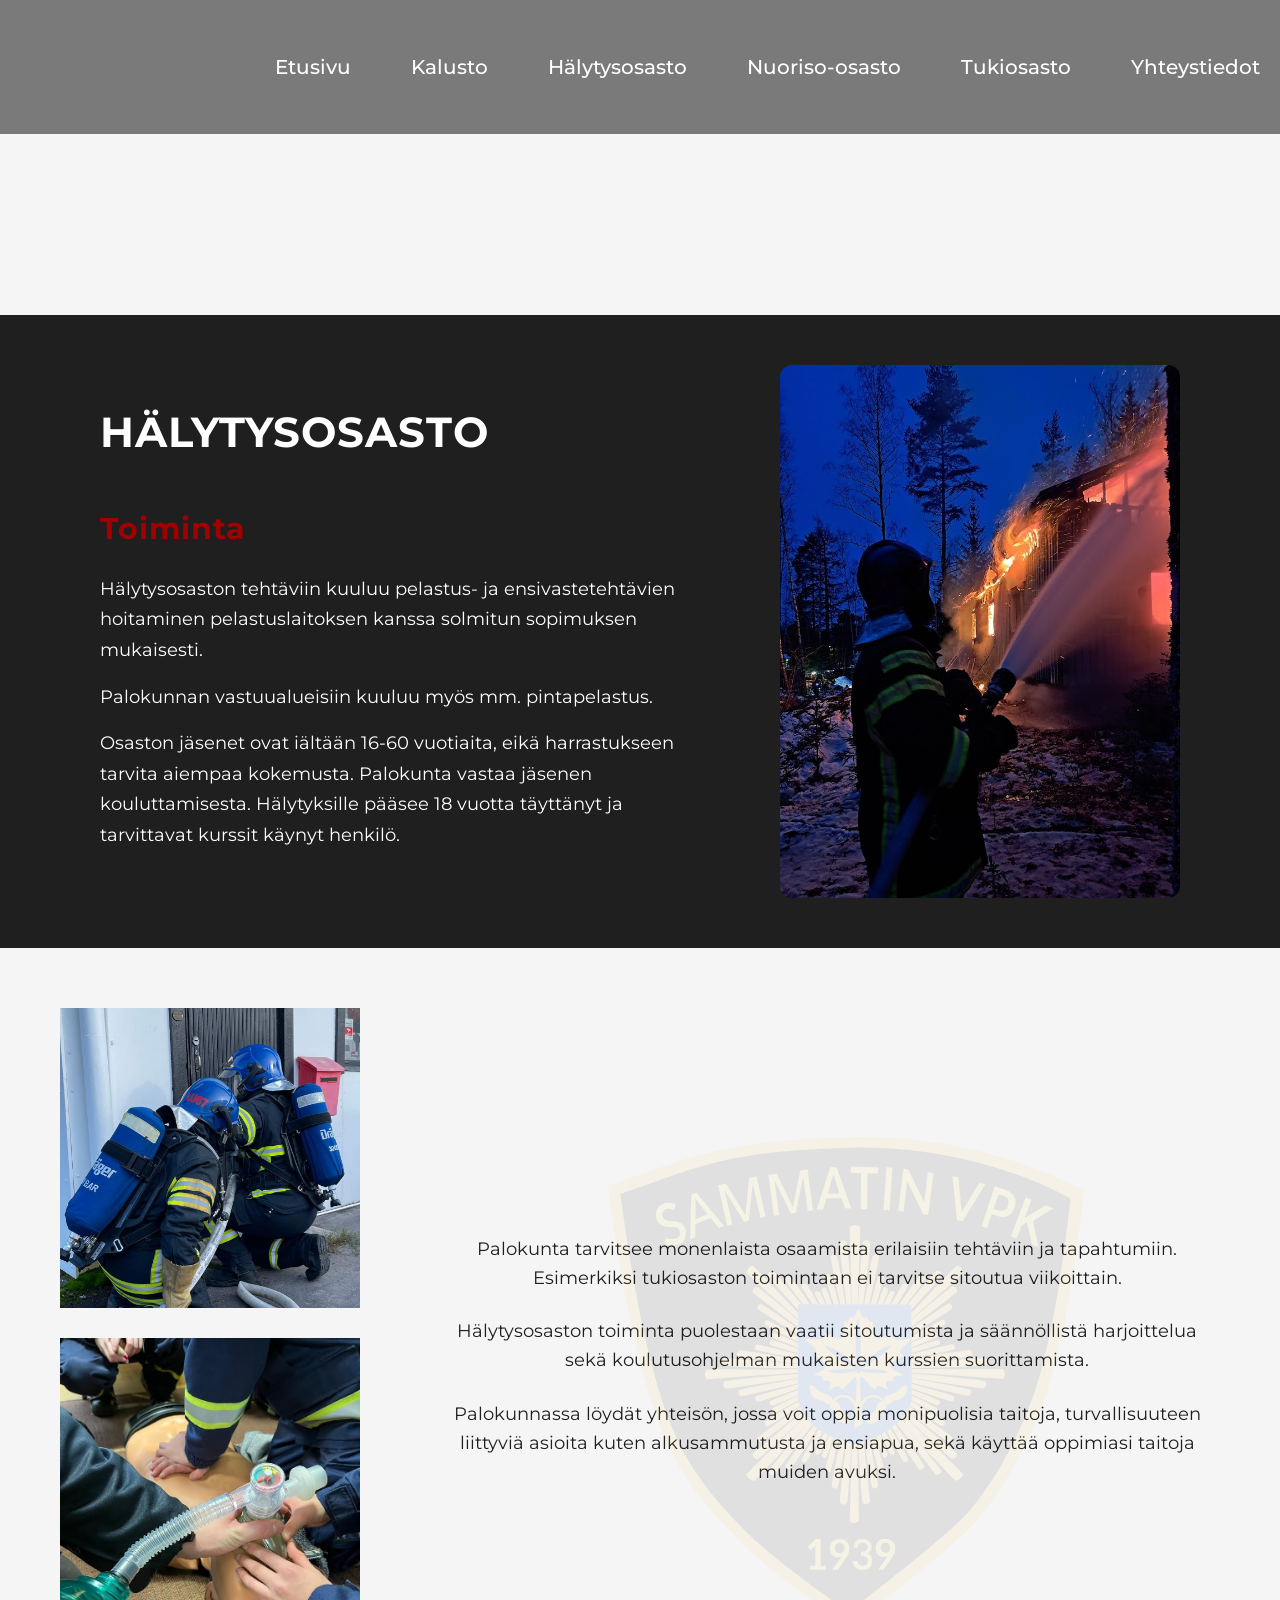
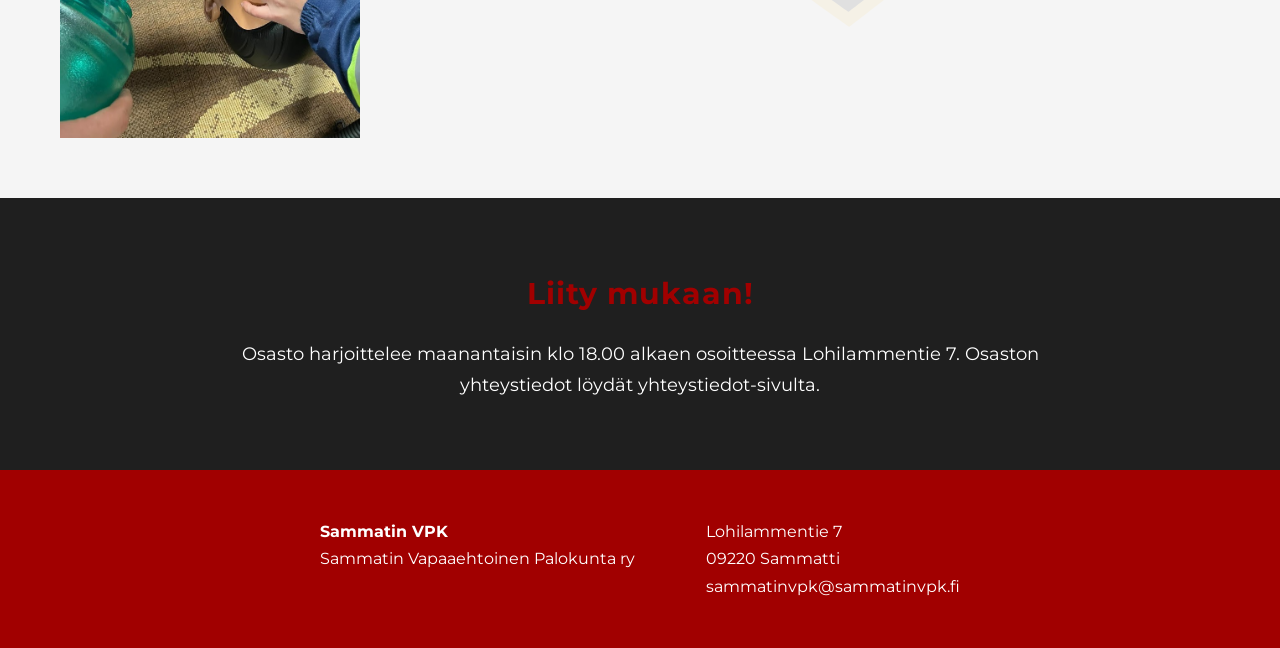
==== halytysosasto.html @ 8da81366 "2 new pages and visual fixes for the previous ones" ====
<!doctype html>
<html lang="fi">
  <head>
    <meta charset="UTF-8" />
    <meta name="viewport" content="width=device-width, initial-scale=1.0" />

    <title>Sammatin VPK</title>

    <link rel="stylesheet" href="style.css" />

    <link
      href="https://fonts.googleapis.com/css2?family=Montserrat:wght@400;600;700;800&display=swap"
      rel="stylesheet"
    />

    <!-- HERO -->
    <section class="hero2">
      <nav class="navbar">
        <ul class="nav-links">
          <li><a href="index.html">Etusivu</a></li>
          <li><a href="kalusto.html">Kalusto</a></li>
          <li><a href="halytysosasto.html">Hälytysosasto</a></li>
          <li><a href="nuoriso-osasto.html">Nuoriso-osasto</a></li>
          <li><a href="tukiosasto.html">Tukiosasto</a></li>
          <li><a href="yhteystiedot.html">Yhteystiedot</a></li>
        </ul>
      </nav>

      <div class="hero-content"></div>
    </section>
  </head>
  <body>
    <!-- MAIN -->
    <section class="osasto_intro">
      <div class="text">
        <h1>HÄLYTYSOSASTO</h1>

        <h2>Toiminta</h2>

        <p>
          Hälytysosaston tehtäviin kuuluu pelastus- ja ensivastetehtävien
          hoitaminen pelastuslaitoksen kanssa solmitun sopimuksen mukaisesti.
        </p>

        <p>Palokunnan vastuualueisiin kuuluu myös mm. pintapelastus.</p>

        <p>
          Osaston jäsenet ovat iältään 16-60 vuotiaita, eikä harrastukseen
          tarvita aiempaa kokemusta. Palokunta vastaa jäsenen kouluttamisesta.
          Hälytyksille pääsee 18 vuotta täyttänyt ja tarvittavat kurssit käynyt
          henkilö.
        </p>
      </div>

      <div class="image">
        <img
          src="img/talonpoltto2.jpeg"
          alt="Kuva palavaa taloa sammuttavasta vapaapalokuntalaisesta"
        />
      </div>
    </section>

    <section class="osasto_content">
      <div class="left">
        <img
          src="img/savusukellus.jpeg"
          alt="Kuva savusukellusharjoituksesta"
        />
        <img src="img/evy.jpeg" alt="Kuva elvytysharjoituksesta" />
      </div>

      <div class="right">
        <div class="shield"></div>

        <p>
          Palokunta tarvitsee monenlaista osaamista erilaisiin tehtäviin ja
          tapahtumiin. Esimerkiksi tukiosaston toimintaan ei tarvitse sitoutua
          viikoittain.
        </p>

        <p>
          Hälytysosaston toiminta puolestaan vaatii sitoutumista ja säännöllistä
          harjoittelua sekä koulutusohjelman mukaisten kurssien suorittamista.
        </p>

        <p>
          Palokunnassa löydät yhteisön, jossa voit oppia monipuolisia taitoja,
          turvallisuuteen liittyviä asioita kuten alkusammutusta ja ensiapua,
          sekä käyttää oppimiasi taitoja muiden avuksi.
        </p>
      </div>
    </section>

    <section class="join">
      <h2>Liity mukaan!</h2>

      <p>
        Osasto harjoittelee maanantaisin klo 18.00 alkaen osoitteessa
        Lohilammentie 7. Osaston yhteystiedot löydät yhteystiedot-sivulta.
      </p>
    </section>
    <!-- FOOTER -->
    <footer class="footer">
      <div>
        <strong>Sammatin VPK</strong><br />
        Sammatin Vapaaehtoinen Palokunta ry
      </div>

      <div>
        Lohilammentie 7<br />
        09220 Sammatti<br />
        sammatinvpk@sammatinvpk.fi
      </div>
    </footer>
  </body>
</html>
---- style.css ----
* {
  margin: 0;
  padding: 0;
  box-sizing: border-box;
}

:root {

  --red: #a10000;
  --dark: #1f1f1f;
  --light: #f5f5f5;
  --white: #ffffff;

  --max-width: 1200px;
}

body {
  font-family: 'Montserrat', sans-serif;
  background: var(--light);
  color: var(--dark);
  line-height: 1.7;
}

/* HERO */

.hero {

  background:
    linear-gradient(rgba(0,0,0,0.20), rgba(0,0,0,0.20)),
    url("img/asema.jpg");

  background-size: cover;
  background-position: center 75%;

  display: flex;
  flex-direction: column;
}

.hero2 {
  min-height: 35vh;
  background:
    url("img/upperbanner.jpg");

  background-size: cover;
  background-position: center 75%;

  display: flex;
  flex-direction: column;
  
}

.hero2 .hero-content {
  padding: 2.5rem 1rem 1rem;
}

/* NAVBAR */

.navbar {
  width: 100%;
  max-width: none;

  margin: 0;
  padding: 50px 20px;
  background-color: rgba(0,0,0,0.50);

  display: flex;
  justify-content: space-between;
  align-items: center;
}

.nav-links {
  display: flex;
  gap: 60px;
  margin-left: auto;
  list-style: none;
  font-size: 20px;
}

.nav-links a {
  text-decoration: none;
  color: var(--white);
  font-weight: 500;
  transition: 0.3s;
}

.nav-links a:hover {
  color: var(--red);
}

/* HERO CONTENT */

.hero-content {
  flex: 1;
  width: 100%;
  max-width: none;
  margin: auto 0 0;
  padding: 10rem 1rem 1rem;
  display: flex;
  justify-content: flex-start;
  align-items: center;
  gap: 1rem;
}

.hero-logo {
  width: clamp(10rem, 20vw, 16rem);
}

.hero-content h1 {
  color: var(--white);

  font-size: clamp(2rem, 10vw, 4.8rem);

  font-weight: 600;
  line-height: 1;
  white-space: nowrap;
}

.hero-content p {
  color: var(--white);
  margin-top: 2rem;
  font-size: clamp(1.25rem, 2.5vw, 1.375rem);
}

/* MAIN CONTENT */

.main-content {
  padding: 5rem 2rem;
}

.intro {
  max-width: none;
  margin: auto;
  padding: 1rem 7rem 0.8rem;
  position: relative;
  overflow: visible;
}

.intro h2 {
  color: var(--red);
  margin-bottom: 5rem;
  font-size: clamp(1rem, 4vw, 2.5rem);
  font-weight: 700;
}

.intro-grid {
  display: grid;
  grid-template-columns: 3fr 2fr;
  gap: 3rem;
  align-items: center;
}

/* Background logo behind intro text */
.intro::before {
  content: "";
  position: absolute;
  left: 2%;
  top: 60%;
  transform: translateY(-50%);
  width: 100%;
  height: 160%;
  background-image: url("svpk_logo.svg");
  background-repeat: no-repeat;
  background-position: left center;
  background-size: contain;
  opacity: 0.10;
  pointer-events: none;
}
/*FRONTPAGE INTRO*/
.intro > * {
  position: relative;
  z-index: 1;
}

.intro-text p {
  margin-bottom: 2rem;

  font-size: clamp(1rem, 2.5vw, 1.15rem);
}

.intro-facebook {
  width: 100%;
  min-height: 400px;
  border-radius: 16px;
  overflow: hidden;
  box-shadow: 0 10px 30px rgba(0,0,0,0.2);
}
/*FACEBOOK EMBED*/
.facebook-embed {
  width: 100%;
  height: 100%;
  min-height: 400px;
}

.facebook-embed iframe {
  width: 100%;
  height: 100%;
}

/*KALUSTO INTRO*/
.kalusto_intro{
    background:var(--dark);
    color:var(--white);
    padding:50px 20px;
    text-align:center;
}

.kalusto_intro h1{
    color: var(--red);
    font-size:42px;
    margin-bottom:35px;
    letter-spacing:1px;
}

.kalusto_intro p{
    max-width:900px;
    margin:auto;
    line-height:1.7;
    font-size:18px;
}

/* VEHICLES */
.vehicle-list{
    max-width:1000px;
    margin:auto;
    position:relative;
    z-index:1;
}

.vehicle{
    display:flex;
    align-items:center;
    gap:40px;
    margin-top:60px;
    margin-bottom:60px;
}

.vehicle img{
    width:420px;
    max-width:100%;
    border-radius:4px;
    display:block;
}

.vehicle-info{
    flex:1;
}

.vehicle-info h3{
    font-size:28px;
    margin-bottom:10px;
    color:var(--dark);
}

.vehicle-info p{
    font-size:18px;
    line-height:1.7;
}

/* OSASTO INTRO */
.osasto_intro{
    background:var(--dark);
    color:var(--white);
    padding:50px 100px;
    display:flex;
    align-items:center;
    gap:60px;
    text-align:left;
}

.osasto_intro .image img{
    max-width:400px;
    display:block;
    margin-left:auto;
    border-radius:12px;
}

.osasto_intro h1{
    color:var(--white);
    font-size:42px;
    margin-bottom:35px;
    letter-spacing:1px;
}
.osasto_intro h2{
    color:var(--red);
    font-size:30px;
    margin-bottom:20px;
    letter-spacing:1px;
}

.osasto_intro p{
    max-width:900px;
    margin:0 0 16px;
    line-height:1.7;
    font-size:18px;
}

/* OSASTO CONTENT */
.osasto_content{
    display:grid;
    grid-template-columns:8fr 20fr;
    padding:60px;
    gap:60px;
    color:var(--dark);
}

.left{
    display:flex;
    flex-direction:column;
    gap:30px;
}

.left img{
    max-width:300px;
    max-height:100%;
}

.right{
    position:relative;
    display:flex;
    flex-direction:column;
    justify-content:center;
}

.right p{
    font-size:18px;
    text-align:center;
    line-height:1.6;
    margin-bottom:25px;
}

.shield{
    position:absolute;
    inset:0;
    background:url("svpk_logo.svg") center no-repeat;
    background-size: 100% ;
    opacity:.08;
    pointer-events:none;
}

/* JOIN */

.join{
    background:var(--dark);
    color:var(--white);
    text-align:center;
    padding:70px 20px;
}

.join h2{
    color:var(--red);
    font-size:30px;
    margin-bottom:20px;
    letter-spacing:1px;
}

.join p{
    max-width:900px;
    margin:auto;
    font-size:18px;
}

/* FOOTER */

.footer {
  background: var(--red);

  color: var(--white);

  padding: 3rem 20rem;

  display: flex;
  justify-content: space-between;
  gap: 3rem;
  font-size: 1rem;

  flex-wrap: wrap;
}

/* TABLET */

@media (max-width: 900px) {

  .halytysosasto_intro {
    flex-direction: column;
    text-align: center;
  }

  .halytysosasto_intro .image img {
    margin: 0 auto;
  }

  .intro-grid {
    grid-template-columns: 1fr;
  }

  .hero-content {
    flex-direction: column;
    justify-content: center;
    text-align: center;
  }

  .hero-content h1 {
    white-space: normal;
  }

  .nav-links {
    gap: 1rem;
    flex-wrap: wrap;
    justify-content: center;
  }

  .navbar {
    flex-direction: column;
    gap: 1rem;
  }

  .vehicle{
        flex-direction:column;
        align-items:flex-start;
    }

    .vehicle img{
        width:100%;
    }

    .vehicle-info h3{
        font-size:24px;
    }

    .watermark{
        font-size:180px;
    }

}

/* MOBILE */

@media (max-width: 600px) {

  .hero {
    min-height: 85vh;
  }

  .navbar {
    padding: 1rem;
  }

  .nav-links {
    flex-direction: column;
    align-items: center;
  }

  .hero-content {
    padding: 1rem;
  }

  .main-content {
    padding: 3rem 1rem;
  }

.vehicle{
        flex-direction:column;
        align-items:flex-start;
    }

    .vehicle img{
        width:100%;
    }

    .vehicle-info h3{
        font-size:24px;
    }

    .watermark{
        font-size:180px;
    }

  .footer {
    flex-direction: column;
    text-align: center;
  }
}
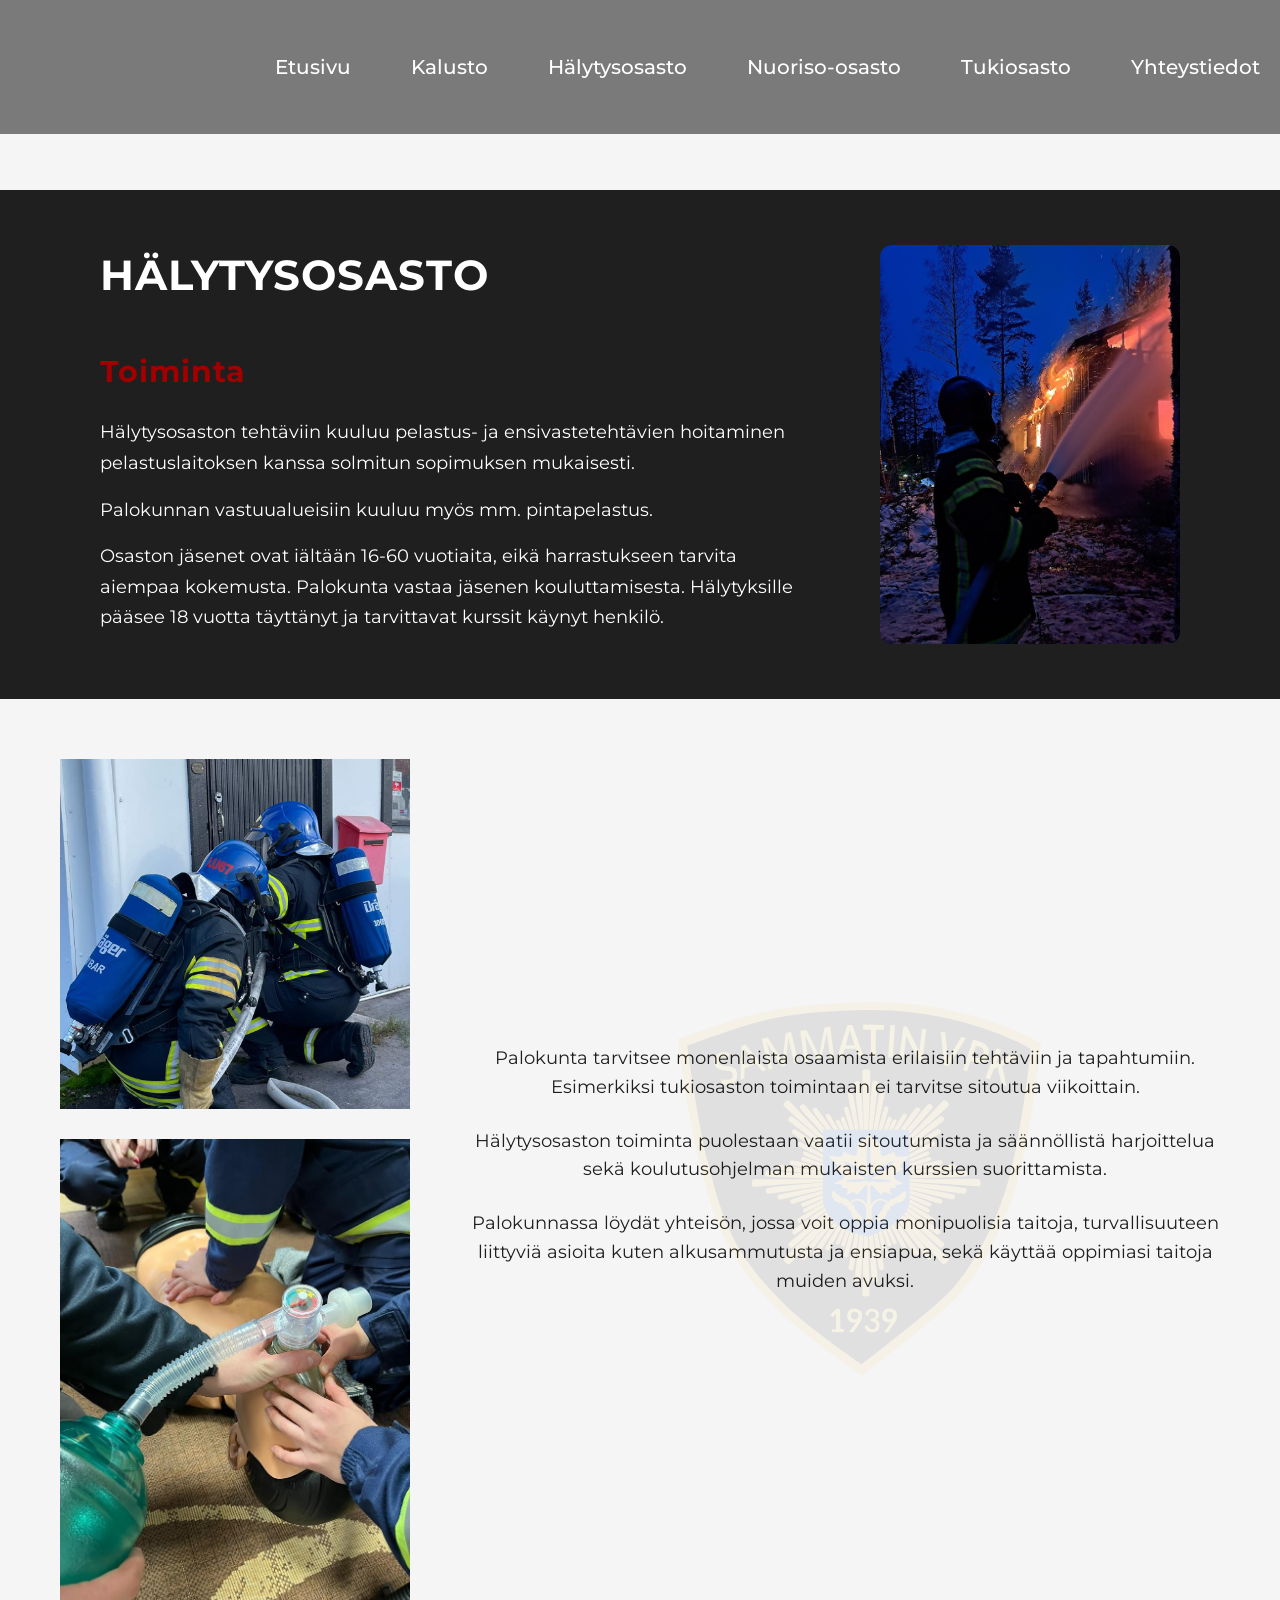
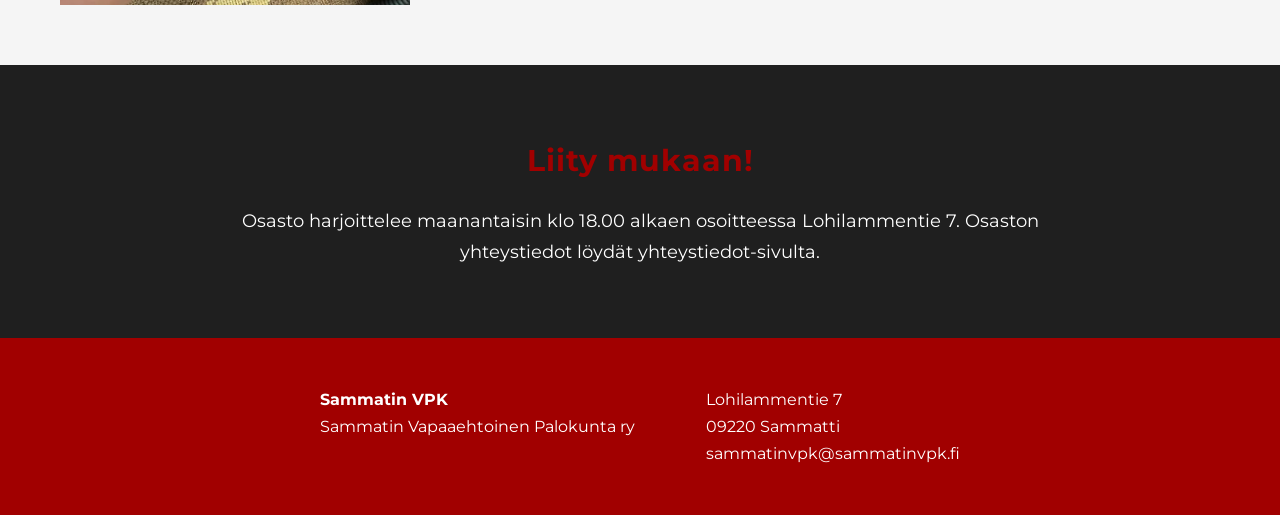
==== commit 1f29afc4: "updates to visuals and created tukiosasto" ====
--- a/halytysosasto.html
+++ b/halytysosasto.html
@@ -4,7 +4,7 @@
     <meta charset="UTF-8" />
     <meta name="viewport" content="width=device-width, initial-scale=1.0" />
 
-    <title>Sammatin VPK</title>
+    <title>Sammatin VPK - Hälytysosasto</title>
 
     <link rel="stylesheet" href="style.css" />
 
@@ -31,7 +31,7 @@
   </head>
   <body>
     <!-- MAIN -->
-    <section class="osasto_intro">
+    <section class="halytysosasto_intro">
       <div class="text">
         <h1>HÄLYTYSOSASTO</h1>
 
@@ -60,7 +60,7 @@
       </div>
     </section>
 
-    <section class="osasto_content">
+    <section class="halytysosasto_content">
       <div class="left">
         <img
           src="img/savusukellus.jpeg"
@@ -70,7 +70,7 @@
       </div>
 
       <div class="right">
-        <div class="shield"></div>
+        <div class="vaakuna"></div>
 
         <p>
           Palokunta tarvitsee monenlaista osaamista erilaisiin tehtäviin ja
@@ -99,6 +99,7 @@
         Lohilammentie 7. Osaston yhteystiedot löydät yhteystiedot-sivulta.
       </p>
     </section>
+
     <!-- FOOTER -->
     <footer class="footer">
       <div>
--- a/style.css
+++ b/style.css
@@ -37,7 +37,7 @@
 }
 
 .hero2 {
-  min-height: 35vh;
+  min-height: 17vh;
   background:
     url("img/upperbanner.jpg");
 
@@ -256,8 +256,8 @@
     line-height:1.7;
 }
 
-/* OSASTO INTRO */
-.osasto_intro{
+/* HALYTYSOSASTO INTRO */
+.halytysosasto_intro{
     background:var(--dark);
     color:var(--white);
     padding:50px 100px;
@@ -267,37 +267,37 @@
     text-align:left;
 }
 
-.osasto_intro .image img{
-    max-width:400px;
+.halytysosasto_intro .image img{
+    max-width:300px;
     display:block;
     margin-left:auto;
     border-radius:12px;
 }
 
-.osasto_intro h1{
+.halytysosasto_intro h1{
     color:var(--white);
     font-size:42px;
     margin-bottom:35px;
     letter-spacing:1px;
 }
-.osasto_intro h2{
+.halytysosasto_intro h2{
     color:var(--red);
     font-size:30px;
     margin-bottom:20px;
     letter-spacing:1px;
 }
 
-.osasto_intro p{
+.halytysosasto_intro p{
     max-width:900px;
     margin:0 0 16px;
     line-height:1.7;
     font-size:18px;
 }
 
-/* OSASTO CONTENT */
-.osasto_content{
+/* HALYTYSOSASTO CONTENT */
+.halytysosasto_content{
     display:grid;
-    grid-template-columns:8fr 20fr;
+    grid-template-columns:2fr 6fr;
     padding:60px;
     gap:60px;
     color:var(--dark);
@@ -310,7 +310,7 @@
 }
 
 .left img{
-    max-width:300px;
+    max-width:350px;
     max-height:100%;
 }
 
@@ -328,13 +328,131 @@
     margin-bottom:25px;
 }
 
-.shield{
+.vaakuna{
     position:absolute;
     inset:0;
     background:url("svpk_logo.svg") center no-repeat;
-    background-size: 100% ;
+    background-size: 80% ;
     opacity:.08;
     pointer-events:none;
+}
+
+/* NUORISO-OSASTO INTRO */
+.nuorisoosasto_intro{
+    background:var(--light);
+    color:var(--dark);
+    padding:50px 100px;
+    display:flex;
+    align-items:center;
+    gap:60px;
+    text-align:left;
+}
+
+.nuorisoosasto_intro .image img{
+    max-width:300px;
+    display:block;
+    margin-left:auto;
+    border-radius:12px;
+}
+
+.nuorisoosasto_intro h1{
+    color:var(--dark);
+    font-size:42px;
+    margin-bottom:35px;
+    letter-spacing:1px;
+}
+
+.nuorisoosasto_intro h2{
+    color:var(--red);
+    font-size:30px;
+    margin-bottom:20px;
+    letter-spacing:1px;
+}
+
+.nuorisoosasto_intro p{
+    max-width:700px;
+    margin:0 0 16px;
+    line-height:1.7;
+    font-size:18px;
+}
+
+/* NUORISO-OSASTO CONTENT */
+.nuorisoosasto_content{
+    background:var(--dark);
+    display:grid;
+    grid-template-columns:10fr 20fr;
+    padding:60px;
+    gap:60px;
+    color:var(--white);
+}
+
+.nos_left{
+    display:flex;
+    flex-direction:column;
+    gap:30px;
+}
+
+.nos_left img{
+    max-width:600px;
+    max-height:100%;
+}
+
+.nos_right{
+    position:relative;
+    display:flex;
+    flex-direction:column;
+    justify-content:center;
+}
+
+.nos_right h2{
+    color:var(--red);
+    font-size:30px;
+    margin-bottom:20px;
+    letter-spacing:1px;
+}
+
+.nos_right p{
+    font-size:18px;
+    text-align:center;
+    line-height:1.6;
+    margin-bottom:25px;
+}
+
+/* TUKIOSASTO INTRO */
+.tukiosasto_intro{
+    background:var(--dark);
+    color:var(--white);
+    padding:50px 20px;
+    text-align:center;
+}
+
+.tukiosasto_intro h1{
+    color:var(--white);
+    font-size:42px;
+    margin-bottom:35px;
+    letter-spacing:1px;
+}
+.tukiosasto_intro h2{
+    color:var(--red);
+    font-size:30px;
+    margin-bottom:20px;
+    letter-spacing:1px;
+}
+
+.tukiosasto_intro p{
+    background:var(--dark);
+    color:var(--white);
+    font-size:18px;
+    padding:50px 20px;
+    text-align:center;
+}
+
+/* TUKIOSASTO CONTENT */
+.tukiosasto_content{
+    grid-template-columns:2fr 6fr;
+    padding:60px;
+    gap:60px;
+    color:var(--dark);
 }
 
 /* JOIN */
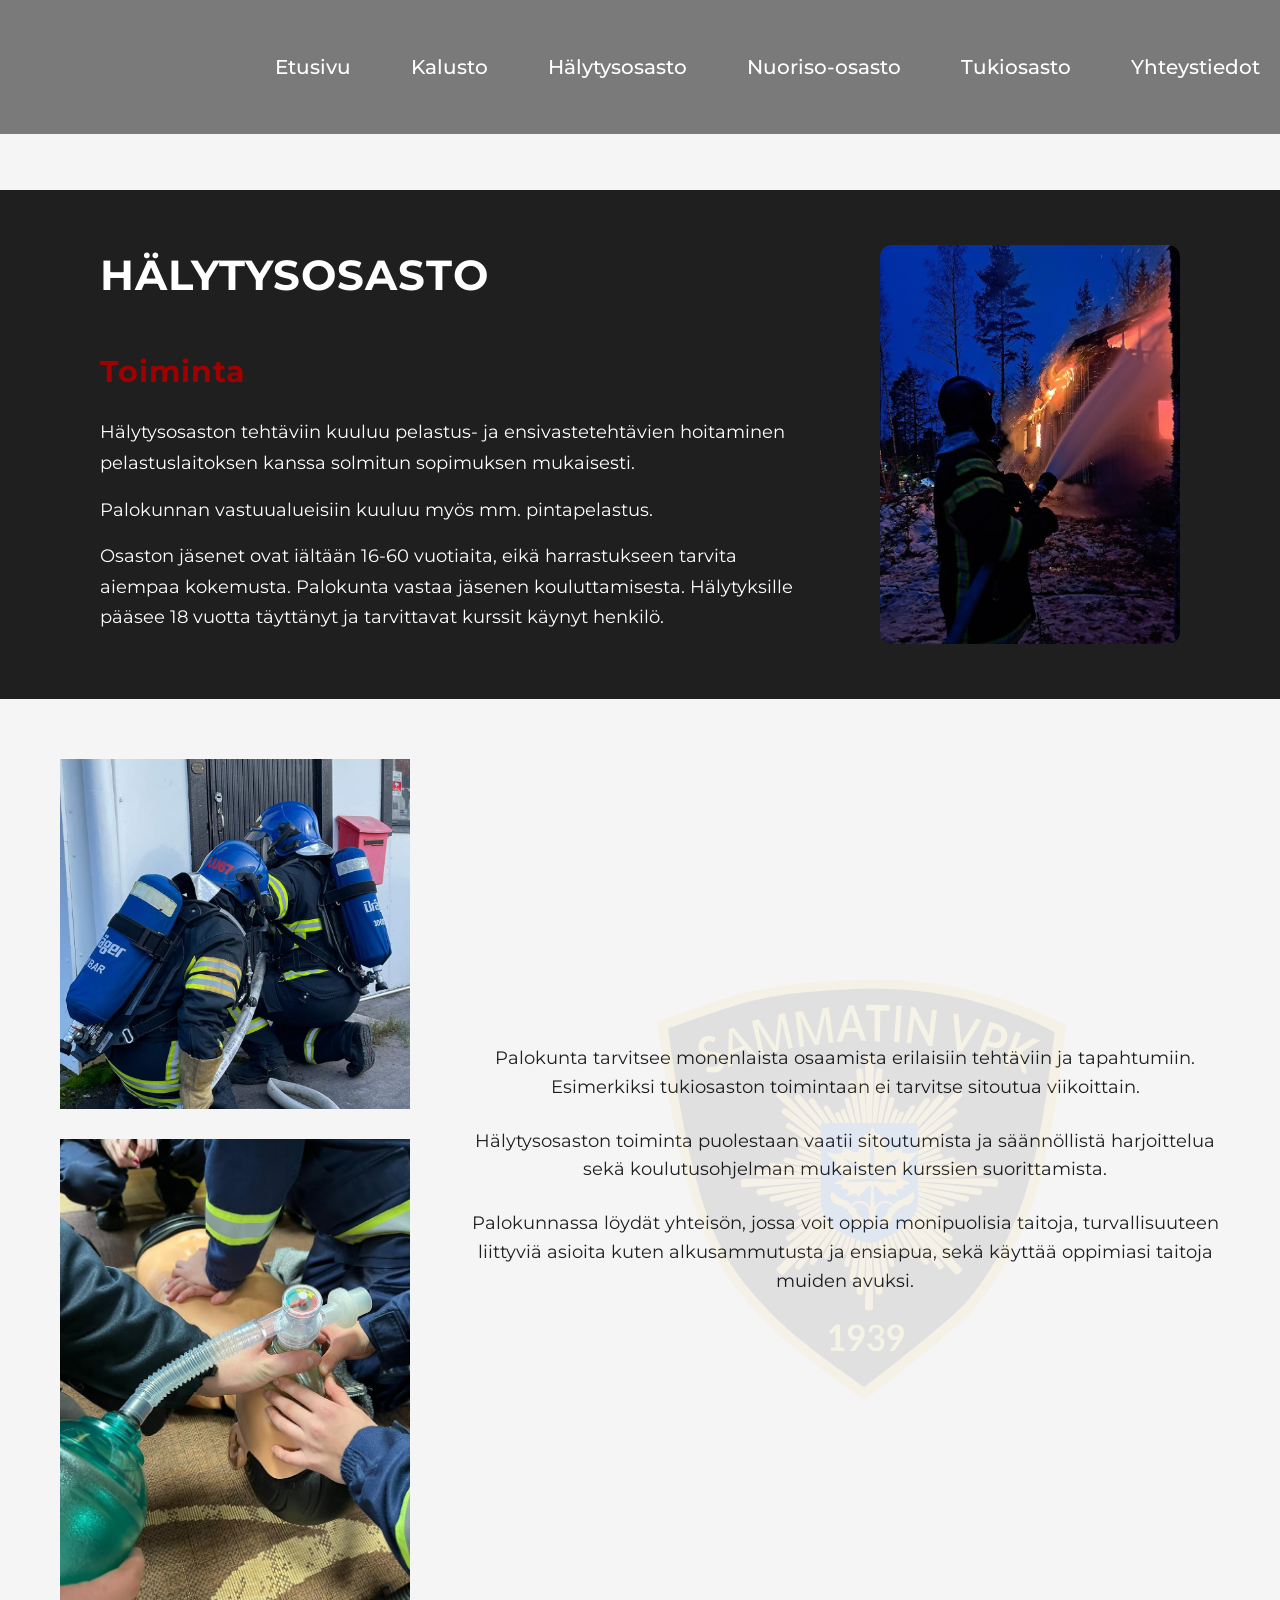
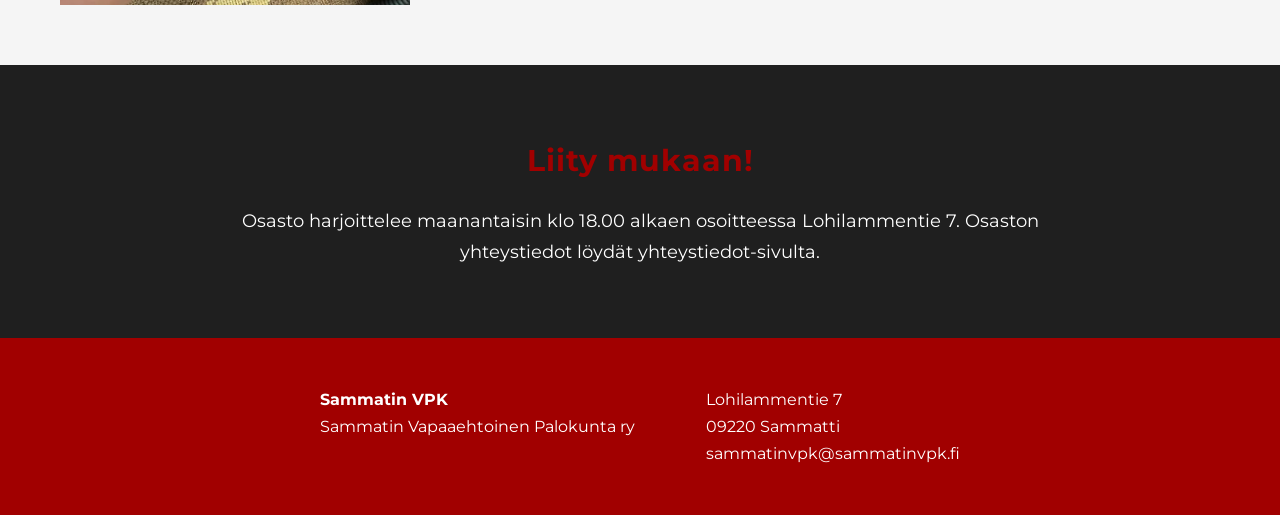
==== commit 999b60cd: "Fixes for visuals and added yhteystiedot" ====
--- a/halytysosasto.html
+++ b/halytysosasto.html
@@ -34,7 +34,6 @@
     <section class="halytysosasto_intro">
       <div class="text">
         <h1>HÄLYTYSOSASTO</h1>
-
         <h2>Toiminta</h2>
 
         <p>
--- a/style.css
+++ b/style.css
@@ -34,10 +34,11 @@
 
   display: flex;
   flex-direction: column;
+  
 }
 
 .hero2 {
-  min-height: 17vh;
+  min-height: 19vh;
   background:
     url("img/upperbanner.jpg");
 
@@ -46,7 +47,6 @@
 
   display: flex;
   flex-direction: column;
-  
 }
 
 .hero2 .hero-content {
@@ -66,6 +66,9 @@
   display: flex;
   justify-content: space-between;
   align-items: center;
+  position: sticky;
+  top: 0;
+  z-index: 999;
 }
 
 .nav-links {
@@ -99,6 +102,7 @@
   justify-content: flex-start;
   align-items: center;
   gap: 1rem;
+  position: sticky;
 }
 
 .hero-logo {
@@ -332,9 +336,41 @@
     position:absolute;
     inset:0;
     background:url("svpk_logo.svg") center no-repeat;
-    background-size: 80% ;
+    background-size: 90% ;
     opacity:.08;
     pointer-events:none;
+}
+
+.tukiosasto_vaakuna{
+    position:absolute;
+    inset: 0;
+    background:url("svpk_logo.svg") center no-repeat;
+    background-size: 55% ;
+    opacity:.08;
+    pointer-events:none;
+    margin-top: 18rem;
+}
+
+/* JOIN */
+
+.join{
+    background:var(--dark);
+    color:var(--white);
+    text-align:center;
+    padding:70px 20px;
+}
+
+.join h2{
+    color:var(--red);
+    font-size:30px;
+    margin-bottom:20px;
+    letter-spacing:1px;
+}
+
+.join p{
+    max-width:900px;
+    margin:auto;
+    font-size:18px;
 }
 
 /* NUORISO-OSASTO INTRO */
@@ -422,8 +458,18 @@
 .tukiosasto_intro{
     background:var(--dark);
     color:var(--white);
-    padding:50px 20px;
-    text-align:center;
+    padding:50px 100px;
+    display:flex;
+    align-items:center;
+    gap:60px;
+    text-align:left;
+}
+
+.tukiosasto_intro .image img{
+    max-width:300px;
+    display:block;
+    margin-left:auto;
+    border-radius:12px;
 }
 
 .tukiosasto_intro h1{
@@ -432,6 +478,7 @@
     margin-bottom:35px;
     letter-spacing:1px;
 }
+
 .tukiosasto_intro h2{
     color:var(--red);
     font-size:30px;
@@ -440,11 +487,10 @@
 }
 
 .tukiosasto_intro p{
-    background:var(--dark);
-    color:var(--white);
-    font-size:18px;
-    padding:50px 20px;
-    text-align:center;
+    max-width:700px;
+    margin:0 0 16px;
+    line-height:1.7;
+    font-size:18px;
 }
 
 /* TUKIOSASTO CONTENT */
@@ -453,27 +499,86 @@
     padding:60px;
     gap:60px;
     color:var(--dark);
-}
-
-/* JOIN */
-
-.join{
-    background:var(--dark);
-    color:var(--white);
     text-align:center;
-    padding:70px 20px;
-}
-
-.join h2{
+}
+
+.tukiosasto_content h2{
     color:var(--red);
     font-size:30px;
     margin-bottom:20px;
     letter-spacing:1px;
 }
 
-.join p{
-    max-width:900px;
+.tukiosasto_content p{
+    font-size:18px;
+    text-align:center;
+    line-height:1.6;
+    margin-bottom: 20px;
+}
+
+/* YHTEYSTIEDOT */
+
+.contact{
+    max-width:1100px;
     margin:auto;
+    padding:70px 30px;
+}
+
+.contact h1{
+    margin-bottom:40px;
+    font-size:42px;
+}
+
+.contact-grid{
+    display:grid;
+    grid-template-columns:1fr 1fr;
+    gap:60px;
+}
+
+.contact_left h2{
+    color: var(--red);
+    margin-bottom:20px;
+    font-size:30px;
+}
+
+.contact_left p{
+    margin:15px 0;
+    line-height:1.6;
+}
+
+.map iframe{
+    height:350px;
+    width:100%;
+    background:var(--white);
+    border-radius:8px;
+    display:flex;
+    justify-content:center;
+    align-items:center;
+    font-size:22px;
+}
+
+.members{
+    background:#19211c;
+    color:white;
+    padding:70px 30px;
+}
+
+.members-container{
+    max-width:1000px;
+    margin:auto;
+}
+
+.person{
+    margin-bottom:30px;
+}
+
+.person h3{
+    color:var(--red);
+    margin-bottom:10px;
+}
+
+.account{
+    margin-top:50px;
     font-size:18px;
 }
 
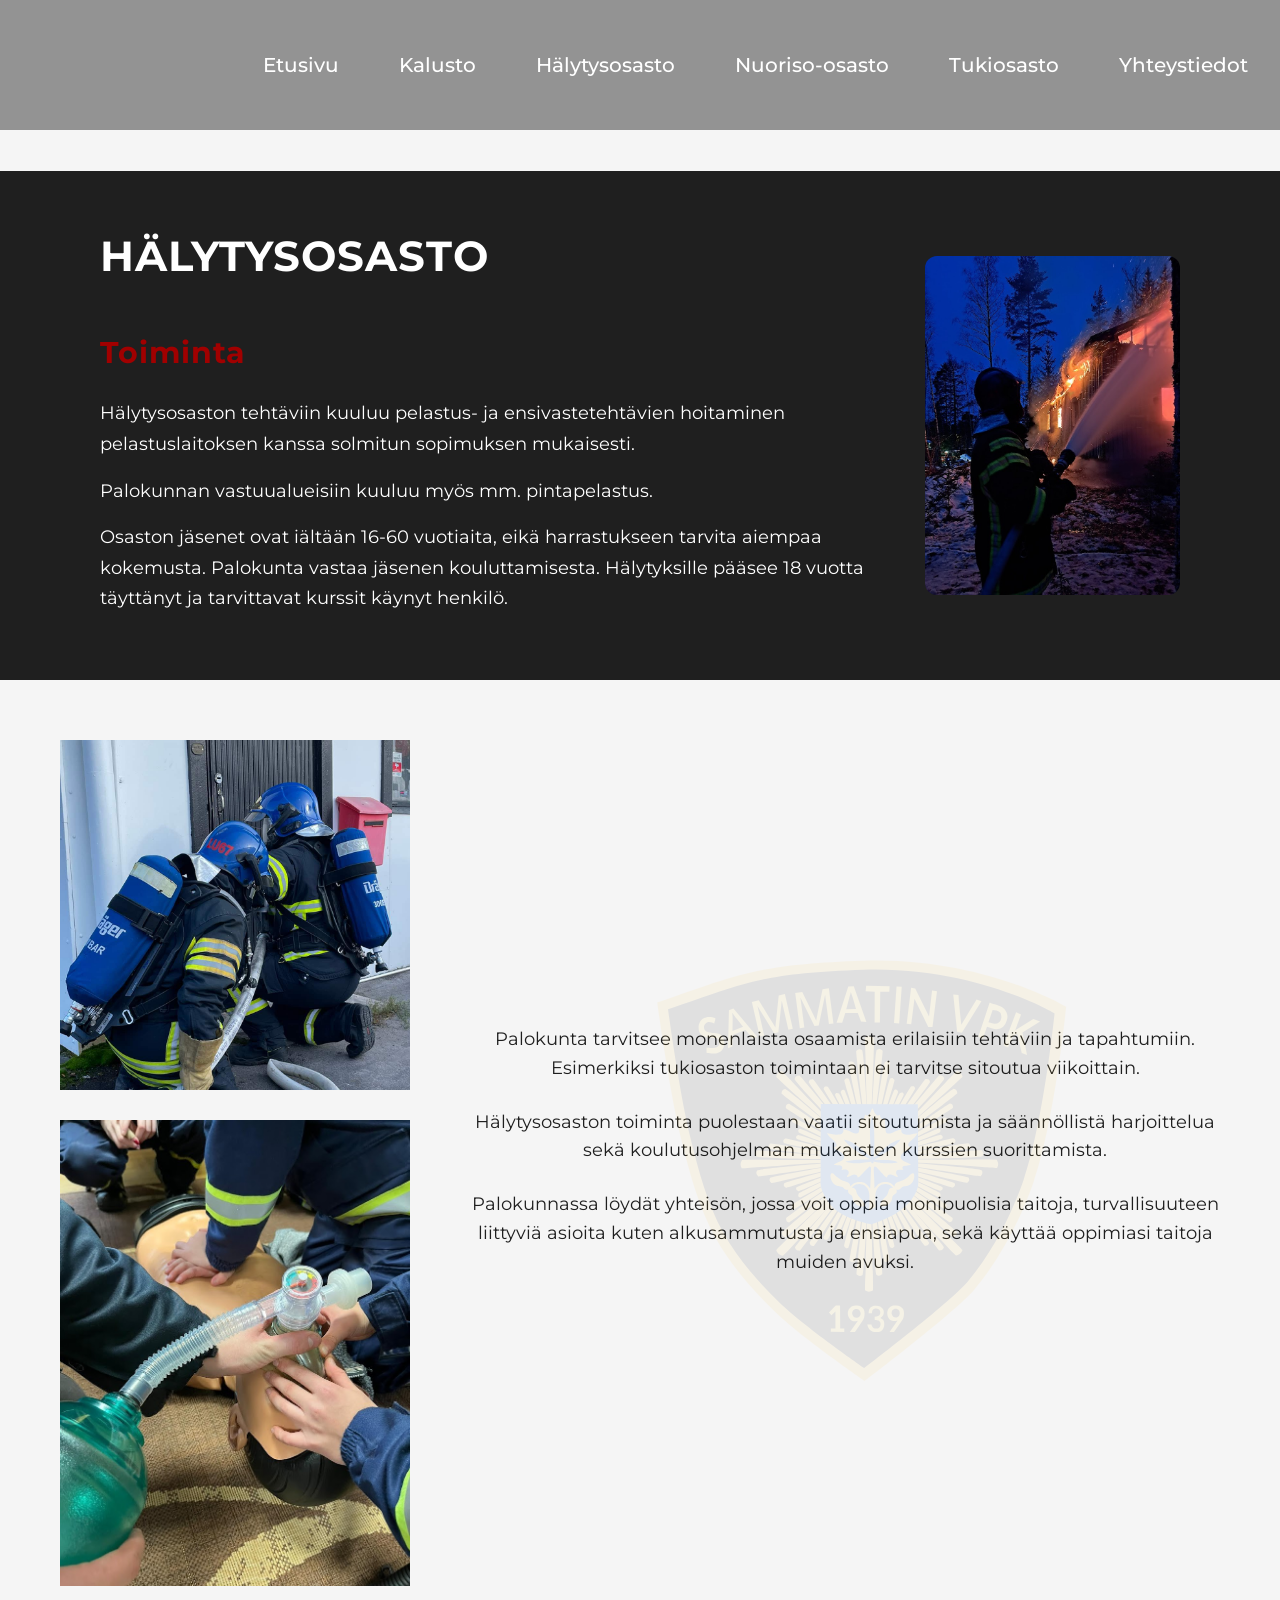
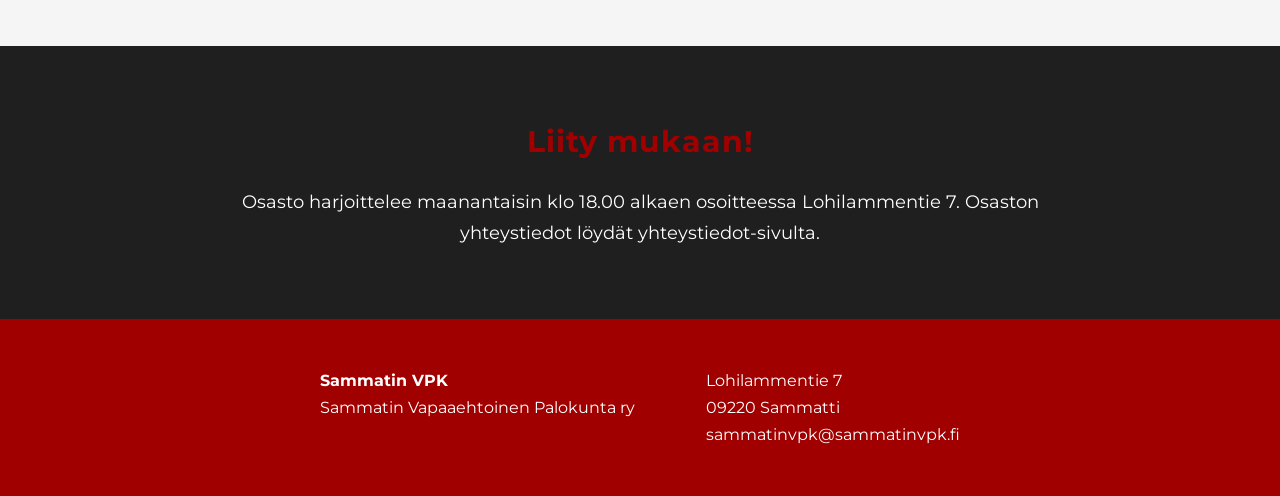
==== commit f27c17f4: "fixed facebook widget and made the page more responsive (added a .js file)" ====
--- a/halytysosasto.html
+++ b/halytysosasto.html
@@ -12,11 +12,20 @@
       href="https://fonts.googleapis.com/css2?family=Montserrat:wght@400;600;700;800&display=swap"
       rel="stylesheet"
     />
-
+  </head>
+  <body>
     <!-- HERO -->
     <section class="hero2">
       <nav class="navbar">
-        <ul class="nav-links">
+        <button
+          class="nav-toggle"
+          aria-label="Avaa valikko"
+          aria-expanded="false"
+          aria-controls="primary-navigation"
+        >
+          <span></span>
+        </button>
+        <ul id="primary-navigation" class="nav-links">
           <li><a href="index.html">Etusivu</a></li>
           <li><a href="kalusto.html">Kalusto</a></li>
           <li><a href="halytysosasto.html">Hälytysosasto</a></li>
@@ -28,8 +37,6 @@
 
       <div class="hero-content"></div>
     </section>
-  </head>
-  <body>
     <!-- MAIN -->
     <section class="halytysosasto_intro">
       <div class="text">
@@ -112,5 +119,6 @@
         sammatinvpk@sammatinvpk.fi
       </div>
     </footer>
+    <script src="main.js"></script>
   </body>
 </html>
--- a/style.css
+++ b/style.css
@@ -12,6 +12,11 @@
   --white: #ffffff;
 
   --max-width: 1200px;
+}
+
+html,
+body {
+  min-height: 100%;
 }
 
 body {
@@ -21,36 +26,14 @@
   line-height: 1.7;
 }
 
-/* HERO */
-
-.hero {
-
-  background:
-    linear-gradient(rgba(0,0,0,0.20), rgba(0,0,0,0.20)),
-    url("img/asema.jpg");
-
-  background-size: cover;
-  background-position: center 75%;
-
+.index-page {
   display: flex;
   flex-direction: column;
-  
-}
-
-.hero2 {
-  min-height: 19vh;
-  background:
-    url("img/upperbanner.jpg");
-
-  background-size: cover;
-  background-position: center 75%;
-
-  display: flex;
-  flex-direction: column;
-}
-
-.hero2 .hero-content {
-  padding: 2.5rem 1rem 1rem;
+  min-height: 100vh;
+}
+
+.index-page main {
+  flex: 1;
 }
 
 /* NAVBAR */
@@ -58,17 +41,67 @@
 .navbar {
   width: 100%;
   max-width: none;
-
   margin: 0;
-  padding: 50px 20px;
-  background-color: rgba(0,0,0,0.50);
-
+  padding: 3rem 2rem;
+  background-color: rgba(0,0,0,0.40);
   display: flex;
   justify-content: space-between;
   align-items: center;
-  position: sticky;
+  gap: 1rem;
+  position: fixed;
   top: 0;
+  left: 0;
   z-index: 999;
+}
+
+.nav-toggle {
+  display: none;
+  border: none;
+  background: transparent;
+  cursor: pointer;
+  width: 2.4rem;
+  height: 2.4rem;
+  position: relative;
+}
+
+.nav-toggle span,
+.nav-toggle span::before,
+.nav-toggle span::after {
+  display: block;
+  width: 100%;
+  height: 3px;
+  background: var(--white);
+  border-radius: 999px;
+  position: absolute;
+  left: 0;
+  transition: transform 0.3s ease, opacity 0.3s ease;
+}
+
+.nav-toggle span {
+  top: 50%;
+  transform: translateY(-50%);
+}
+
+.nav-toggle span::before {
+  content: "";
+  top: -8px;
+}
+
+.nav-toggle span::after {
+  content: "";
+  top: 8px;
+}
+
+.nav-toggle.open span {
+  background: transparent;
+}
+
+.nav-toggle.open span::before {
+  transform: translateY(8px) rotate(45deg);
+}
+
+.nav-toggle.open span::after {
+  transform: translateY(-8px) rotate(-45deg);
 }
 
 .nav-links {
@@ -88,6 +121,14 @@
 
 .nav-links a:hover {
   color: var(--red);
+}
+
+.image img {
+  width: 100%;
+  max-width: 100%;
+  height: auto;
+  display: block;
+  border-radius: 12px;
 }
 
 /* HERO CONTENT */
@@ -106,7 +147,7 @@
 }
 
 .hero-logo {
-  width: clamp(10rem, 20vw, 16rem);
+  width: clamp(15rem, 20rem, 22rem);
 }
 
 .hero-content h1 {
@@ -123,6 +164,31 @@
   color: var(--white);
   margin-top: 2rem;
   font-size: clamp(1.25rem, 2.5vw, 1.375rem);
+}
+
+.hero {
+
+  background:
+    linear-gradient(rgba(0,0,0,0.20), rgba(0,0,0,0.20)),
+    url("img/asema.jpg");
+  background-size: cover;
+  background-position: center 75%;
+  display: flex;
+  flex-direction: column;
+}
+
+.hero2 {
+  min-height: 19vh;
+  background:
+    url("img/upperbanner.jpg");
+  background-size: cover;
+  background-position: center 28%;
+  display: flex;
+  flex-direction: column;
+}
+
+.hero2 .hero-content {
+  padding: 2.5rem 1rem 1rem;
 }
 
 /* MAIN CONTENT */
@@ -150,7 +216,33 @@
   display: grid;
   grid-template-columns: 3fr 2fr;
   gap: 3rem;
-  align-items: center;
+  align-items: start;
+}
+
+.intro-side {
+  display: flex;
+  flex-direction: column;
+  gap: 1.5rem;
+}
+
+.news-box {
+  background: var(--white);
+  border-radius: 16px;
+  padding: 1.25rem 1.25rem 1rem;
+  box-shadow: 0 10px 30px rgba(0, 0, 0, 0.12);
+  border-left: 4px solid var(--red);
+}
+
+.news-box h3 {
+  color: var(--red);
+  font-size: 1.2rem;
+  margin-bottom: 0.5rem;
+}
+
+.news-box__text {
+  font-size: 0.95rem;
+  color: #666;
+  margin-bottom: 0.85rem;
 }
 
 /* Background logo behind intro text */
@@ -181,23 +273,24 @@
   font-size: clamp(1rem, 2.5vw, 1.15rem);
 }
 
+/* FACEBOOK WIDGET */
+
 .intro-facebook {
-  width: 100%;
+  width:110%;
   min-height: 400px;
   border-radius: 16px;
   overflow: hidden;
   box-shadow: 0 10px 30px rgba(0,0,0,0.2);
-}
-/*FACEBOOK EMBED*/
-.facebook-embed {
+  background: var(--white);
+  padding: 0.75rem;
+}
+
+.intro-facebook iframe {
+  display: block;
   width: 100%;
-  height: 100%;
-  min-height: 400px;
-}
-
-.facebook-embed iframe {
-  width: 100%;
-  height: 100%;
+  max-width: 100%;
+  min-height: 300px;
+  border: 0;
 }
 
 /*KALUSTO INTRO*/
@@ -351,7 +444,7 @@
     margin-top: 18rem;
 }
 
-/* JOIN */
+/*ETUSIVU - JOIN */
 
 .join{
     background:var(--dark);
@@ -389,6 +482,7 @@
     display:block;
     margin-left:auto;
     border-radius:12px;
+    max-height: 500px;
 }
 
 .nuorisoosasto_intro h1{
@@ -406,7 +500,7 @@
 }
 
 .nuorisoosasto_intro p{
-    max-width:700px;
+    max-width:850px;
     margin:0 0 16px;
     line-height:1.7;
     font-size:18px;
@@ -431,6 +525,7 @@
 .nos_left img{
     max-width:600px;
     max-height:100%;
+    border-radius:12px;
 }
 
 .nos_right{
@@ -487,7 +582,7 @@
 }
 
 .tukiosasto_intro p{
-    max-width:700px;
+    max-width:900px;
     margin:0 0 16px;
     line-height:1.7;
     font-size:18px;
@@ -544,6 +639,7 @@
 .contact_left p{
     margin:15px 0;
     line-height:1.6;
+    font-size:18px;
 }
 
 .map iframe{
@@ -558,9 +654,10 @@
 }
 
 .members{
-    background:#19211c;
-    color:white;
+    background:var(--dark);
+    color: var(--white);
     padding:70px 30px;
+    font-size:18px;
 }
 
 .members-container{
@@ -575,6 +672,7 @@
 .person h3{
     color:var(--red);
     margin-bottom:10px;
+    font-size:24px;
 }
 
 .account{
@@ -586,82 +684,118 @@
 
 .footer {
   background: var(--red);
-
   color: var(--white);
-
   padding: 3rem 20rem;
-
   display: flex;
   justify-content: space-between;
   gap: 3rem;
   font-size: 1rem;
-
   flex-wrap: wrap;
-}
-
-/* TABLET */
+  
+}
+
+/* MEDIA / RESPONSIVE */
 
 @media (max-width: 900px) {
-
-  .halytysosasto_intro {
+  .nav-toggle {
+    display: block;
+  }
+
+  .navbar {
+    flex-wrap: wrap;
+    align-items: flex-start;
+    padding: 1rem 1.5rem;
+  }
+
+  .nav-links {
+    display: none;
+    position: absolute;
+    top: 100%;
+    right: 0;
+    left: 0;
+    background: rgba(0, 0, 0, 0.95);
+    flex-direction: column;
+    gap: 1rem;
+    padding: 1.5rem 1.5rem 2rem;
+    margin: 0;
+    z-index: 998;
+  }
+
+  .nav-links.open {
+    display: flex;
+  }
+
+  .nav-links li {
+    width: 100%;
+  }
+
+  .nav-links a {
+    width: 100%;
+    padding: 0.5rem 0;
+  }
+
+  .intro-grid,
+  .contact-grid,
+  .halytysosasto_content,
+  .nuorisoosasto_content,
+  .tukiosasto_content {
+    grid-template-columns: 1fr;
+  }
+
+  .halytysosasto_intro,
+  .nuorisoosasto_intro,
+  .tukiosasto_intro {
     flex-direction: column;
     text-align: center;
-  }
-
-  .halytysosasto_intro .image img {
+    padding: 2rem 1.5rem;
+  }
+
+  .halytysosasto_intro .image,
+  .nuorisoosasto_intro .image,
+  .tukiosasto_intro .image {
     margin: 0 auto;
-  }
-
-  .intro-grid {
-    grid-template-columns: 1fr;
   }
 
   .hero-content {
     flex-direction: column;
     justify-content: center;
     text-align: center;
+    padding: 6rem 1rem 1rem;
   }
 
   .hero-content h1 {
     white-space: normal;
   }
 
-  .nav-links {
-    gap: 1rem;
-    flex-wrap: wrap;
-    justify-content: center;
-  }
-
-  .navbar {
+  .hero2 {
+    min-height: 35vh;
+  }
+
+  .vehicle {
     flex-direction: column;
-    gap: 1rem;
-  }
-
-  .vehicle{
-        flex-direction:column;
-        align-items:flex-start;
-    }
-
-    .vehicle img{
-        width:100%;
-    }
-
-    .vehicle-info h3{
-        font-size:24px;
-    }
-
-    .watermark{
-        font-size:180px;
-    }
-
-}
-
-/* MOBILE */
+    align-items: flex-start;
+  }
+
+  .vehicle img {
+    width: 100%;
+  }
+
+  .vehicle-info h3 {
+    font-size: 24px;
+  }
+
+  .footer {
+    padding: 3rem 2rem;
+  }
+}
 
 @media (max-width: 600px) {
-
   .hero {
-    min-height: 85vh;
+    min-height: 70vh;
+  }
+
+  .hero2 {
+    min-height: 28vh;
   }
 
   .navbar {
@@ -669,37 +803,27 @@
   }
 
   .nav-links {
-    flex-direction: column;
-    align-items: center;
+    padding: 1rem 1rem 1.5rem;
   }
 
   .hero-content {
-    padding: 1rem;
+    padding: 5rem 1rem 1rem;
   }
 
   .main-content {
     padding: 3rem 1rem;
   }
 
-.vehicle{
-        flex-direction:column;
-        align-items:flex-start;
-    }
-
-    .vehicle img{
-        width:100%;
-    }
-
-    .vehicle-info h3{
-        font-size:24px;
-    }
-
-    .watermark{
-        font-size:180px;
-    }
+  .intro {
+    padding: 1rem 1rem 0.8rem;
+  }
 
   .footer {
-    flex-direction: column;
-    text-align: center;
-  }
-}+    padding: 2rem 1rem;
+  }
+
+  .news-box,
+  .intro-facebook {
+    width: 100%;
+  }
+}
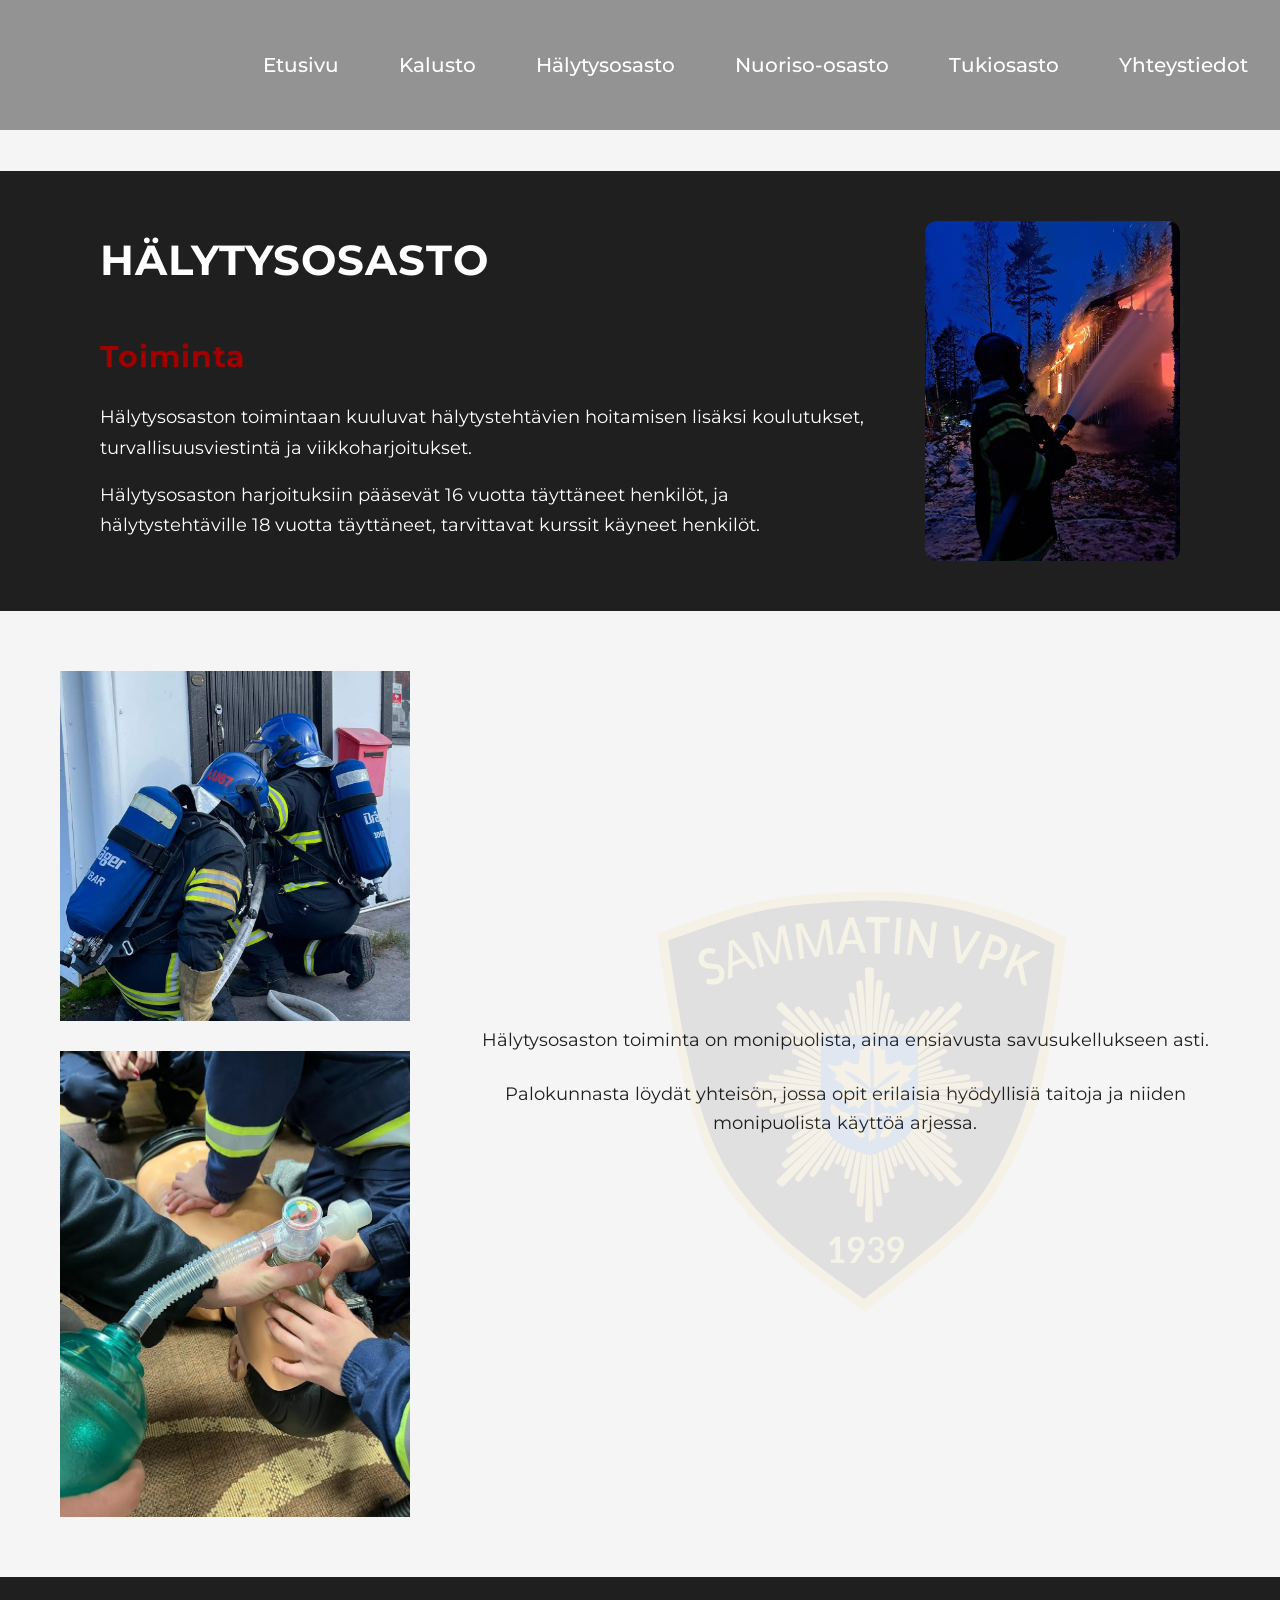
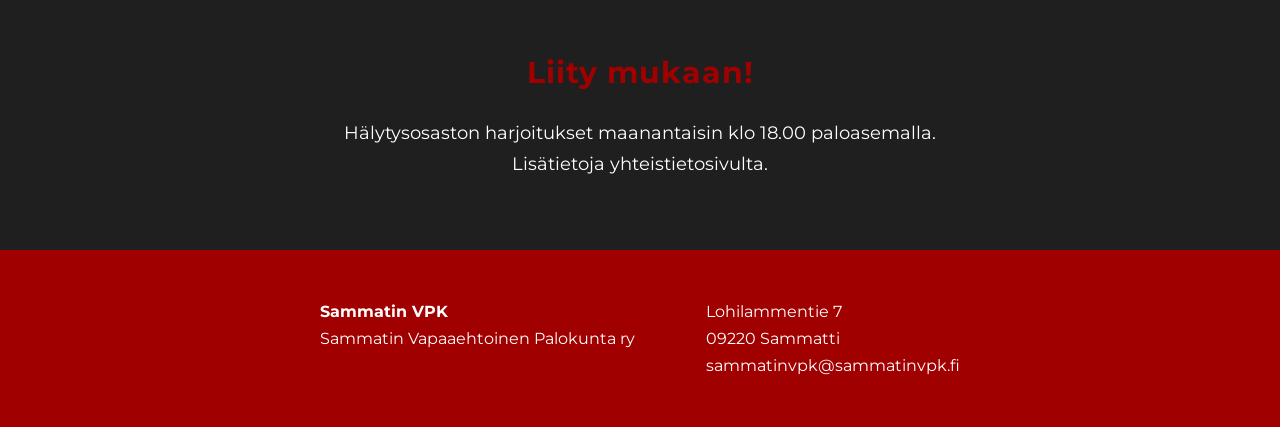
==== commit af5e4f52: "updated texts" ====
--- a/halytysosasto.html
+++ b/halytysosasto.html
@@ -44,17 +44,14 @@
         <h2>Toiminta</h2>
 
         <p>
-          Hälytysosaston tehtäviin kuuluu pelastus- ja ensivastetehtävien
-          hoitaminen pelastuslaitoksen kanssa solmitun sopimuksen mukaisesti.
+          Hälytysosaston toimintaan kuuluvat hälytystehtävien hoitamisen lisäksi
+          koulutukset, turvallisuusviestintä ja viikkoharjoitukset.
         </p>
 
-        <p>Palokunnan vastuualueisiin kuuluu myös mm. pintapelastus.</p>
-
         <p>
-          Osaston jäsenet ovat iältään 16-60 vuotiaita, eikä harrastukseen
-          tarvita aiempaa kokemusta. Palokunta vastaa jäsenen kouluttamisesta.
-          Hälytyksille pääsee 18 vuotta täyttänyt ja tarvittavat kurssit käynyt
-          henkilö.
+          Hälytysosaston harjoituksiin pääsevät 16 vuotta täyttäneet henkilöt,
+          ja hälytystehtäville 18 vuotta täyttäneet, tarvittavat kurssit käyneet
+          henkilöt.
         </p>
       </div>
 
@@ -79,20 +76,13 @@
         <div class="vaakuna"></div>
 
         <p>
-          Palokunta tarvitsee monenlaista osaamista erilaisiin tehtäviin ja
-          tapahtumiin. Esimerkiksi tukiosaston toimintaan ei tarvitse sitoutua
-          viikoittain.
+          Hälytysosaston toiminta on monipuolista, aina ensiavusta
+          savusukellukseen asti.
         </p>
 
         <p>
-          Hälytysosaston toiminta puolestaan vaatii sitoutumista ja säännöllistä
-          harjoittelua sekä koulutusohjelman mukaisten kurssien suorittamista.
-        </p>
-
-        <p>
-          Palokunnassa löydät yhteisön, jossa voit oppia monipuolisia taitoja,
-          turvallisuuteen liittyviä asioita kuten alkusammutusta ja ensiapua,
-          sekä käyttää oppimiasi taitoja muiden avuksi.
+          Palokunnasta löydät yhteisön, jossa opit erilaisia hyödyllisiä taitoja
+          ja niiden monipuolista käyttöä arjessa.
         </p>
       </div>
     </section>
@@ -100,10 +90,8 @@
     <section class="join">
       <h2>Liity mukaan!</h2>
 
-      <p>
-        Osasto harjoittelee maanantaisin klo 18.00 alkaen osoitteessa
-        Lohilammentie 7. Osaston yhteystiedot löydät yhteystiedot-sivulta.
-      </p>
+      <p>Hälytysosaston harjoitukset maanantaisin klo 18.00 paloasemalla.</p>
+      <p>Lisätietoja yhteistietosivulta.</p>
     </section>
 
     <!-- FOOTER -->
--- a/style.css
+++ b/style.css
@@ -12,11 +12,6 @@
   --white: #ffffff;
 
   --max-width: 1200px;
-}
-
-html,
-body {
-  min-height: 100%;
 }
 
 body {
@@ -24,16 +19,6 @@
   background: var(--light);
   color: var(--dark);
   line-height: 1.7;
-}
-
-.index-page {
-  display: flex;
-  flex-direction: column;
-  min-height: 100vh;
-}
-
-.index-page main {
-  flex: 1;
 }
 
 /* NAVBAR */
@@ -542,6 +527,14 @@
     letter-spacing:1px;
 }
 
+.nos_right h3{
+    color:var(--red);
+    font-size:30px;
+    margin-bottom:20px;
+    letter-spacing:1px;
+    text-align:center;
+}
+
 .nos_right p{
     font-size:18px;
     text-align:center;
@@ -561,7 +554,7 @@
 }
 
 .tukiosasto_intro .image img{
-    max-width:300px;
+    max-width:600px;
     display:block;
     margin-left:auto;
     border-radius:12px;
